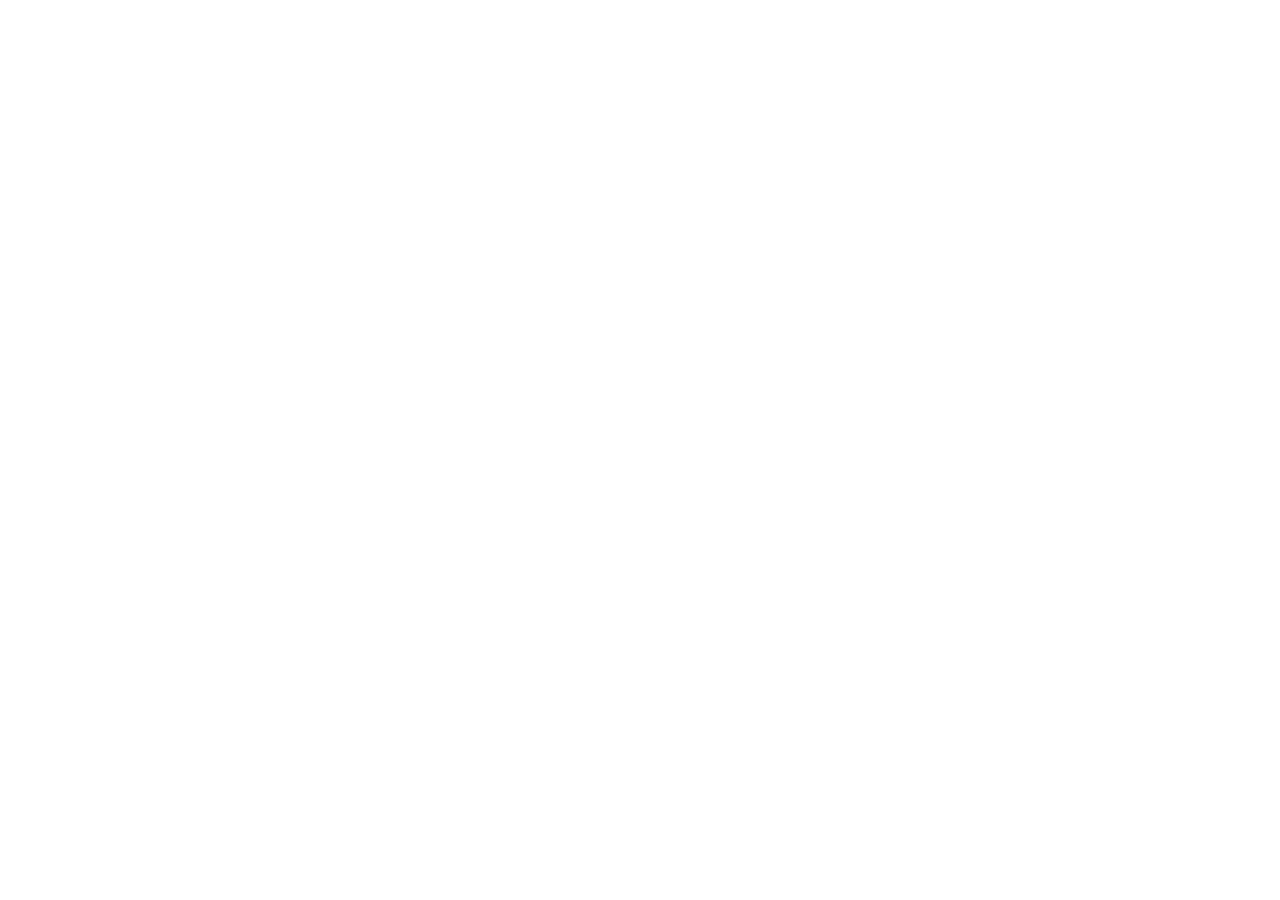
==== portfolio/index.html @ ca5e50d3 "Add files via upload" ====
<!doctype html>
<html lang="en">
<head>
  <meta charset="UTF-8">
  <meta name="viewport" content="width=device-width, initial-scale=1.0">
  <meta name="description" content="Hospitality Marketing Supervisor driving measurable revenue growth through commercial strategy, corporate acquisition, direct bookings, OTA distribution and performance marketing.">
  <meta name="author" content="Mohamed Azazy">
  <link rel="canonical" href="https://mohamed-azaz-yportfolio.mazazy771.workers.dev/portfolio/">
  <link rel="icon" type="image/png" href="https://mohamed-azaz-yportfolio.mazazy771.workers.dev/assets/azazy-brand-mark.png">

  <meta property="og:type" content="website">
  <meta property="og:locale" content="en_US">
  <meta property="og:site_name" content="Mohamed Azazy Portfolio">
  <meta property="og:title" content="Mohamed Azazy | Hospitality Marketing Supervisor & Commercial Growth">
  <meta property="og:description" content="Hospitality Marketing Supervisor driving measurable revenue growth through commercial strategy, corporate acquisition, direct bookings, OTA distribution and performance marketing.">
  <meta property="og:url" content="https://mohamed-azaz-yportfolio.mazazy771.workers.dev/portfolio/">
  <meta property="og:image" content="https://mohamed-azaz-yportfolio.mazazy771.workers.dev/assets/mohamed-azazy-social-preview-commercial-v4.jpg">
  <meta property="og:image:url" content="https://mohamed-azaz-yportfolio.mazazy771.workers.dev/assets/mohamed-azazy-social-preview-commercial-v4.jpg">
  <meta property="og:image:secure_url" content="https://mohamed-azaz-yportfolio.mazazy771.workers.dev/assets/mohamed-azazy-social-preview-commercial-v4.jpg">
  <meta property="og:image:type" content="image/jpeg">
  <meta property="og:image:width" content="1200">
  <meta property="og:image:height" content="630">
  <meta property="og:image:alt" content="Mohamed Azazy — Hospitality Marketing Supervisor & Commercial Growth">

  <meta name="twitter:card" content="summary_large_image">
  <meta name="twitter:title" content="Mohamed Azazy | Hospitality Marketing Supervisor & Commercial Growth">
  <meta name="twitter:description" content="Hospitality Marketing Supervisor driving measurable revenue growth through commercial strategy, corporate acquisition, direct bookings, OTA distribution and performance marketing.">
  <meta name="twitter:image" content="https://mohamed-azaz-yportfolio.mazazy771.workers.dev/assets/mohamed-azazy-social-preview-commercial-v4.jpg">
  <meta name="twitter:image:alt" content="Mohamed Azazy — Hospitality Marketing Supervisor & Commercial Growth">

  <title>Mohamed Azazy | Hospitality Marketing Supervisor & Commercial Growth</title>
  <meta http-equiv="refresh" content="0; url=https://mohamed-azaz-yportfolio.mazazy771.workers.dev/">
  <script>window.location.replace("https://mohamed-azaz-yportfolio.mazazy771.workers.dev/");</script>
</head>
<body>
  <p>Opening Mohamed Azazy Portfolio… <a href="https://mohamed-azaz-yportfolio.mazazy771.workers.dev/">Continue</a></p>
</body>
</html>
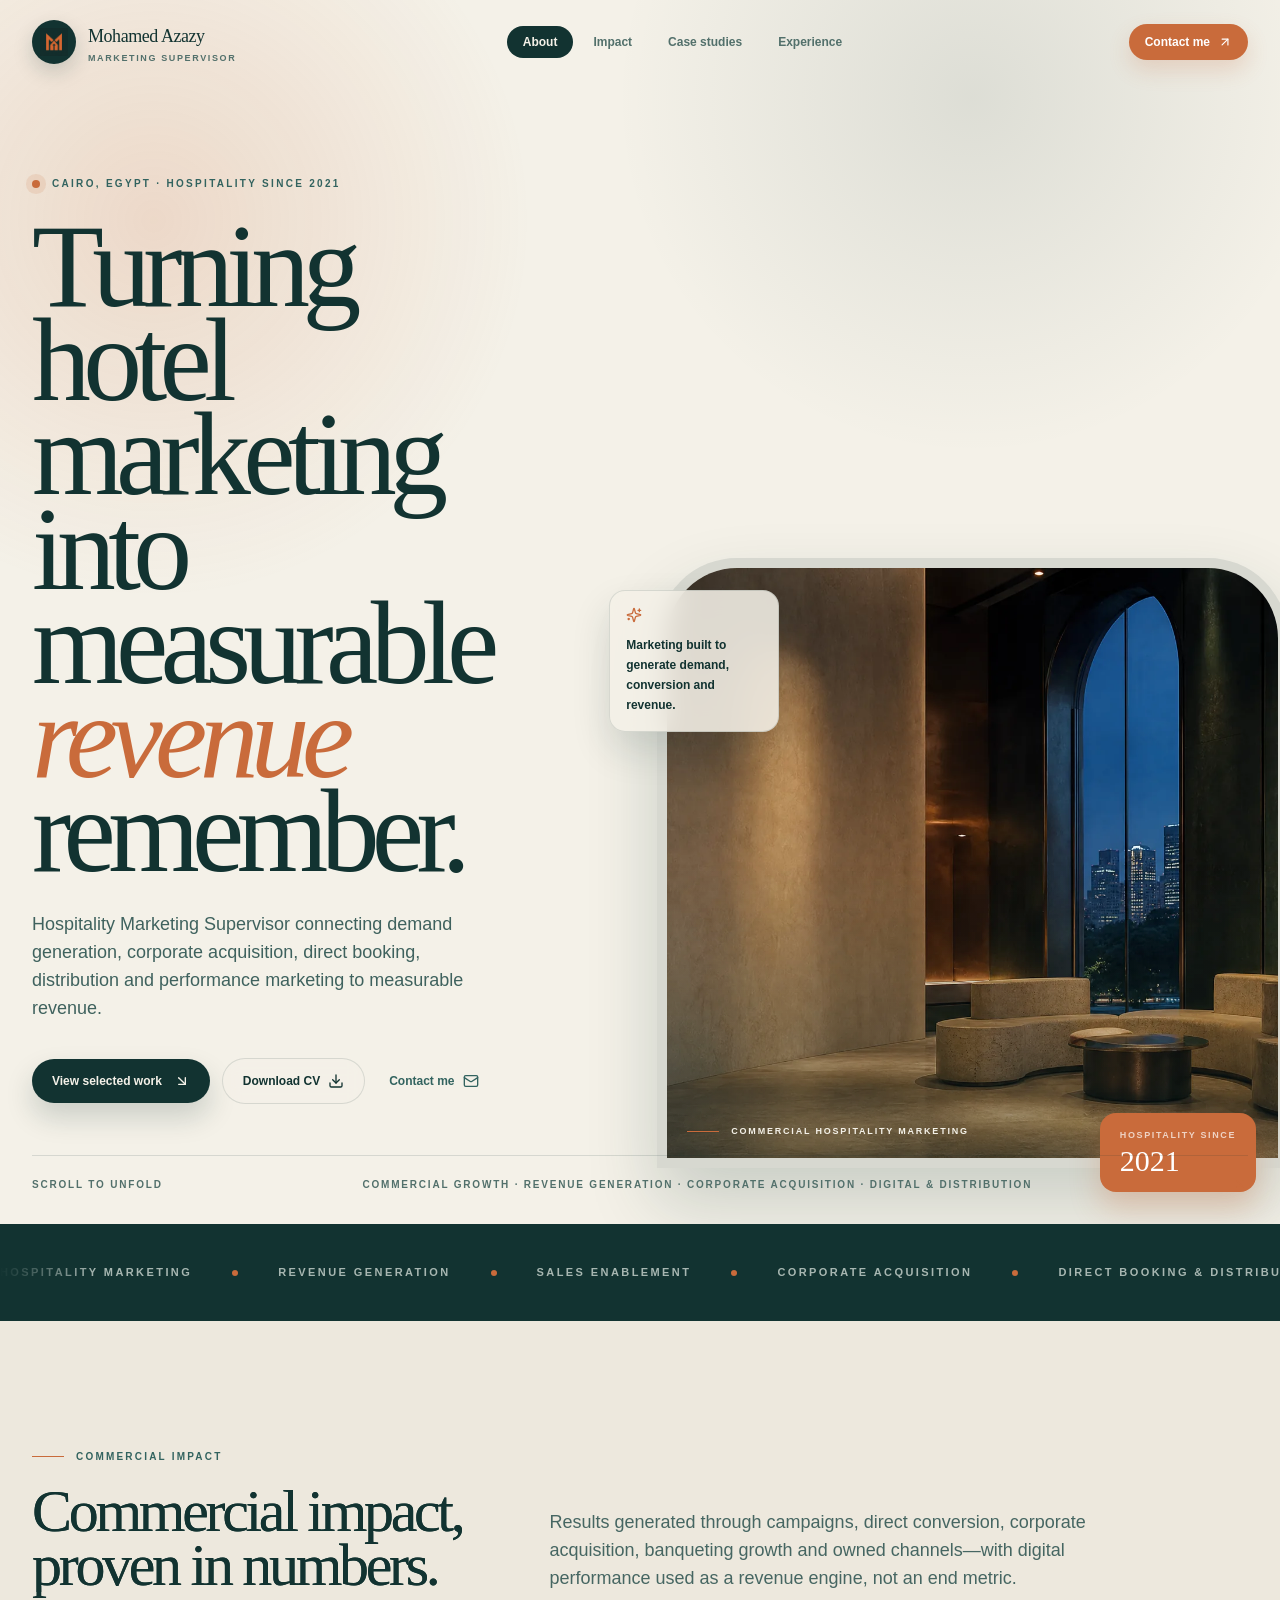
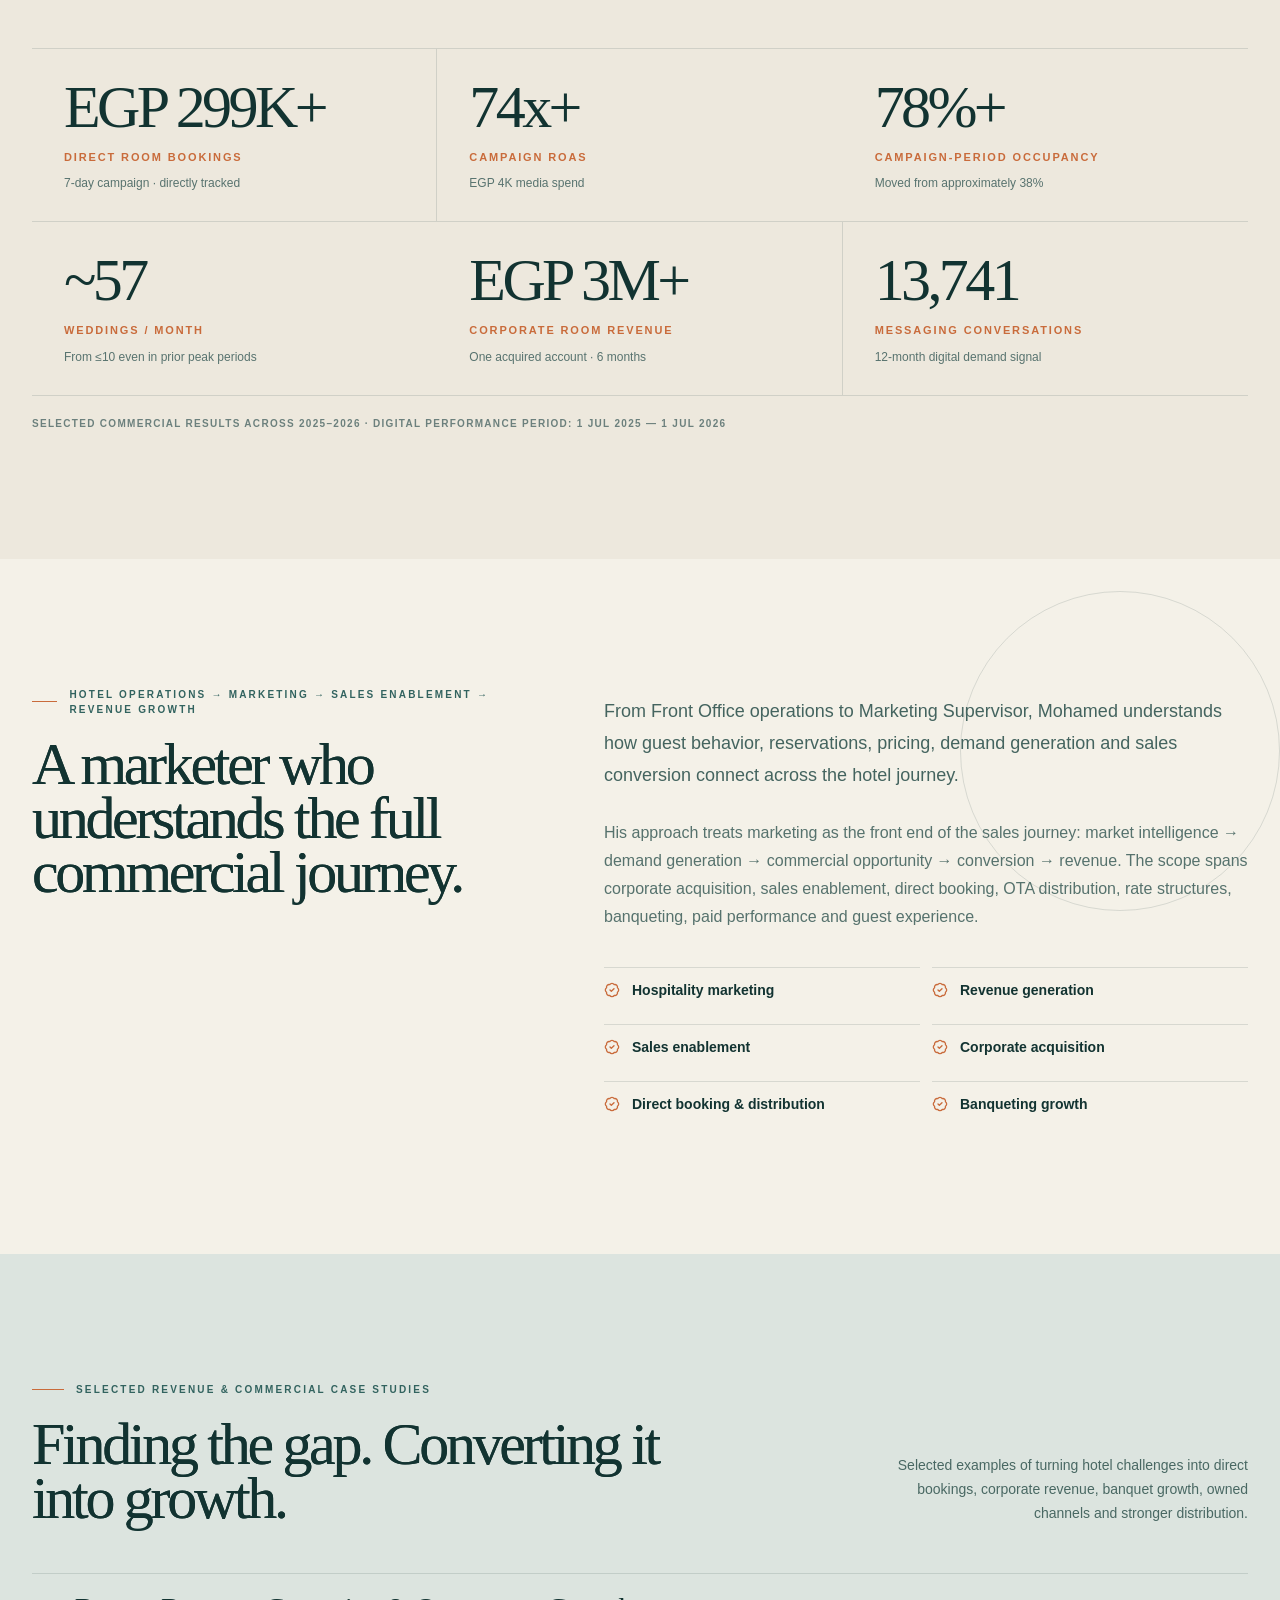
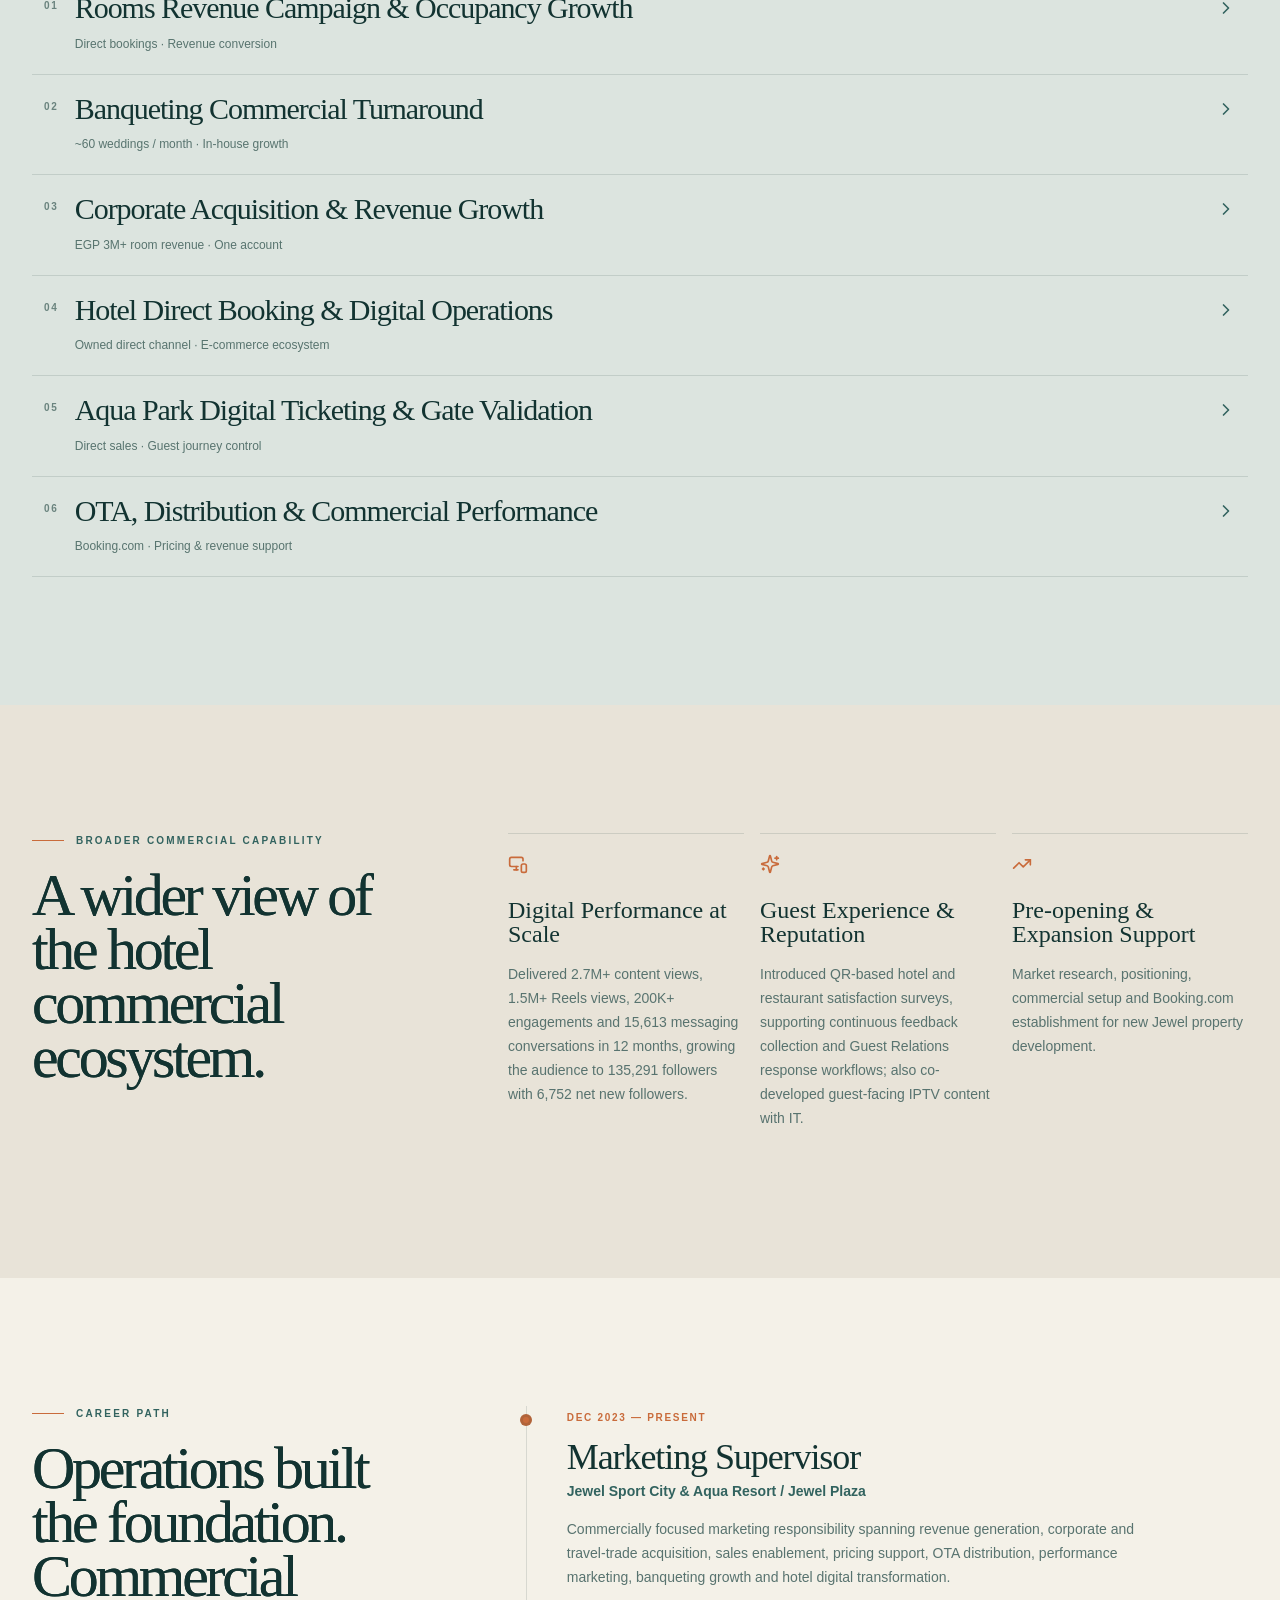
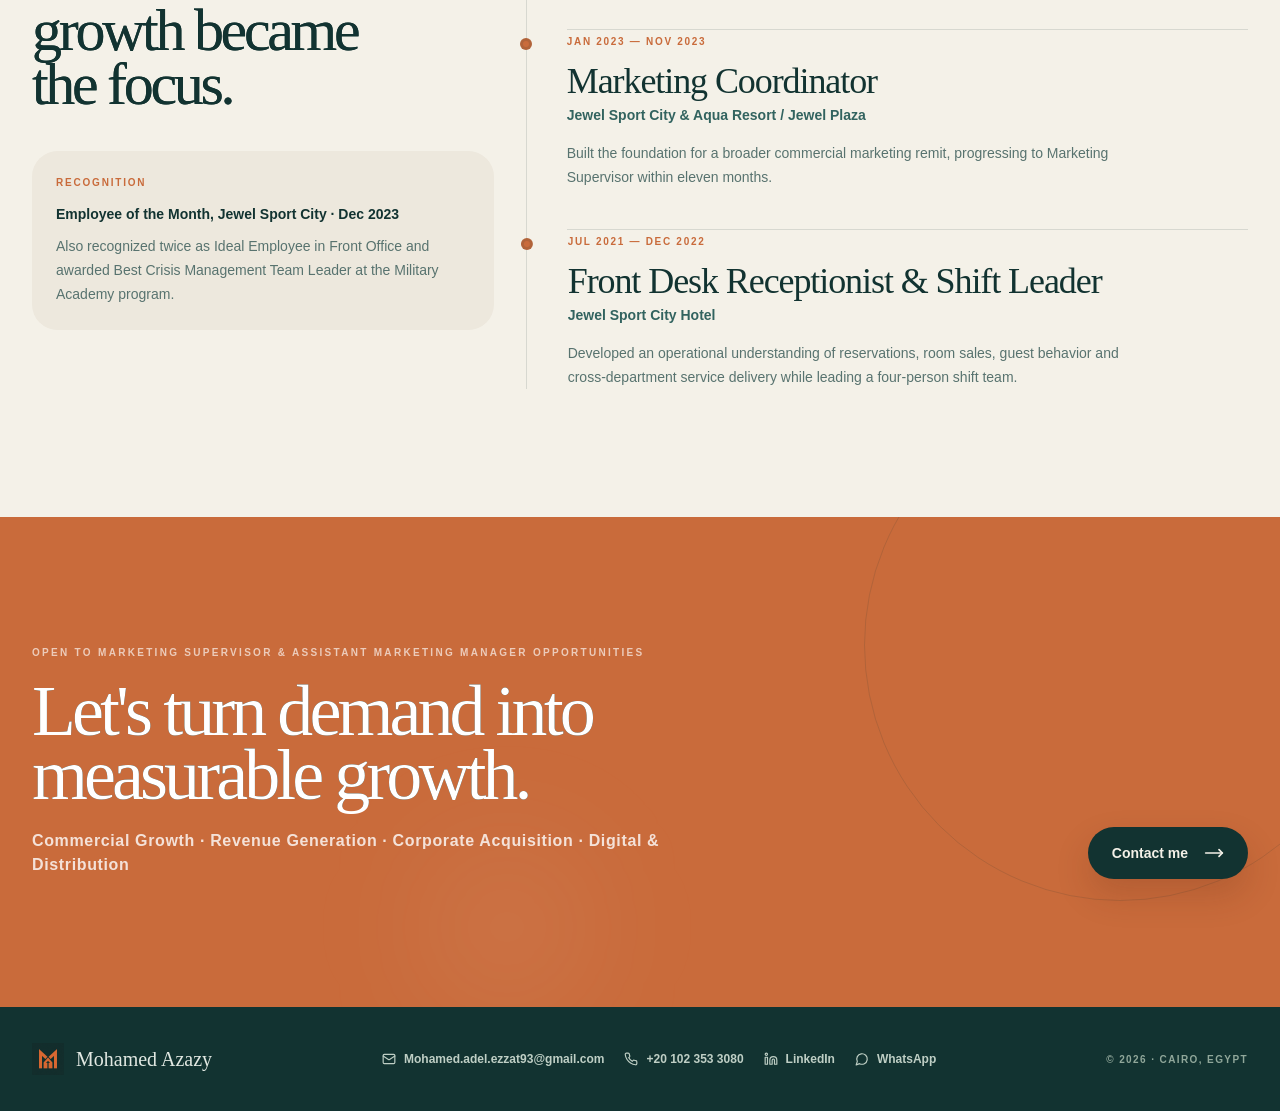
==== commit 8e41e095: "Add files via upload" ====
--- a/portfolio/index.html
+++ b/portfolio/index.html
@@ -3,21 +3,20 @@
 <head>
   <meta charset="UTF-8">
   <meta name="viewport" content="width=device-width, initial-scale=1.0">
+
   <meta name="description" content="Hospitality Marketing Supervisor driving measurable revenue growth through commercial strategy, corporate acquisition, direct bookings, OTA distribution and performance marketing.">
   <meta name="author" content="Mohamed Azazy">
-  <link rel="canonical" href="https://mohamed-azaz-yportfolio.mazazy771.workers.dev/portfolio/">
-  <link rel="icon" type="image/png" href="https://mohamed-azaz-yportfolio.mazazy771.workers.dev/assets/azazy-brand-mark.png">
+  <link rel="canonical" href="https://mohamedazazy2026.github.io/portfolio/">
 
   <meta property="og:type" content="website">
   <meta property="og:locale" content="en_US">
   <meta property="og:site_name" content="Mohamed Azazy Portfolio">
   <meta property="og:title" content="Mohamed Azazy | Hospitality Marketing Supervisor & Commercial Growth">
   <meta property="og:description" content="Hospitality Marketing Supervisor driving measurable revenue growth through commercial strategy, corporate acquisition, direct bookings, OTA distribution and performance marketing.">
-  <meta property="og:url" content="https://mohamed-azaz-yportfolio.mazazy771.workers.dev/portfolio/">
-  <meta property="og:image" content="https://mohamed-azaz-yportfolio.mazazy771.workers.dev/assets/mohamed-azazy-social-preview-commercial-v4.jpg">
-  <meta property="og:image:url" content="https://mohamed-azaz-yportfolio.mazazy771.workers.dev/assets/mohamed-azazy-social-preview-commercial-v4.jpg">
-  <meta property="og:image:secure_url" content="https://mohamed-azaz-yportfolio.mazazy771.workers.dev/assets/mohamed-azazy-social-preview-commercial-v4.jpg">
-  <meta property="og:image:type" content="image/jpeg">
+  <meta property="og:url" content="https://mohamedazazy2026.github.io/portfolio/">
+  <meta property="og:image" content="https://mohamedazazy2026.github.io/assets/mohamed-azazy-social-preview-v5.png">
+  <meta property="og:image:secure_url" content="https://mohamedazazy2026.github.io/assets/mohamed-azazy-social-preview-v5.png">
+  <meta property="og:image:type" content="image/png">
   <meta property="og:image:width" content="1200">
   <meta property="og:image:height" content="630">
   <meta property="og:image:alt" content="Mohamed Azazy — Hospitality Marketing Supervisor & Commercial Growth">
@@ -25,14 +24,15 @@
   <meta name="twitter:card" content="summary_large_image">
   <meta name="twitter:title" content="Mohamed Azazy | Hospitality Marketing Supervisor & Commercial Growth">
   <meta name="twitter:description" content="Hospitality Marketing Supervisor driving measurable revenue growth through commercial strategy, corporate acquisition, direct bookings, OTA distribution and performance marketing.">
-  <meta name="twitter:image" content="https://mohamed-azaz-yportfolio.mazazy771.workers.dev/assets/mohamed-azazy-social-preview-commercial-v4.jpg">
+  <meta name="twitter:image" content="https://mohamedazazy2026.github.io/assets/mohamed-azazy-social-preview-v5.png">
   <meta name="twitter:image:alt" content="Mohamed Azazy — Hospitality Marketing Supervisor & Commercial Growth">
 
   <title>Mohamed Azazy | Hospitality Marketing Supervisor & Commercial Growth</title>
-  <meta http-equiv="refresh" content="0; url=https://mohamed-azaz-yportfolio.mazazy771.workers.dev/">
-  <script>window.location.replace("https://mohamed-azaz-yportfolio.mazazy771.workers.dev/");</script>
+
+  <meta http-equiv="refresh" content="0; url=https://mohamedazazy2026.github.io/">
+  <script>window.location.replace("https://mohamedazazy2026.github.io/");</script>
 </head>
 <body>
-  <p>Opening Mohamed Azazy Portfolio… <a href="https://mohamed-azaz-yportfolio.mazazy771.workers.dev/">Continue</a></p>
+  <p>Opening Mohamed Azazy Portfolio… <a href="https://mohamedazazy2026.github.io/">Continue</a></p>
 </body>
 </html>
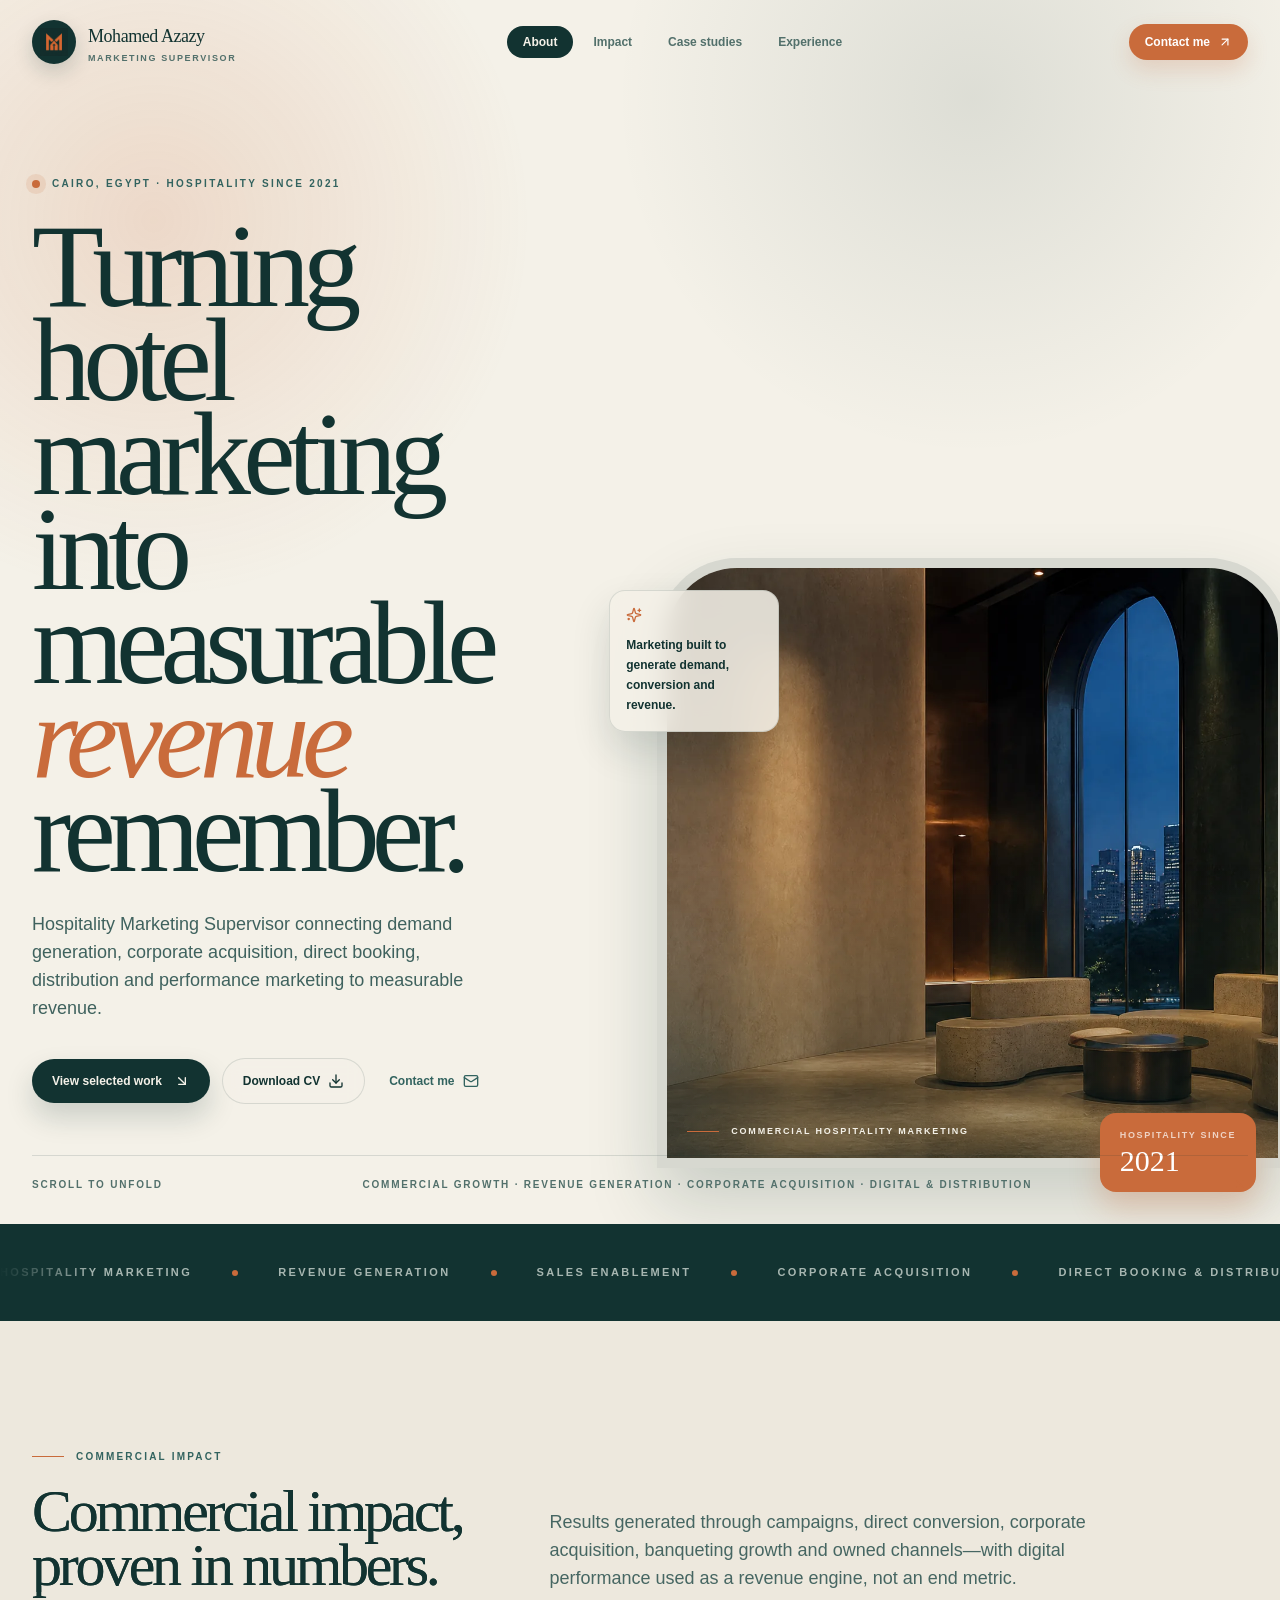
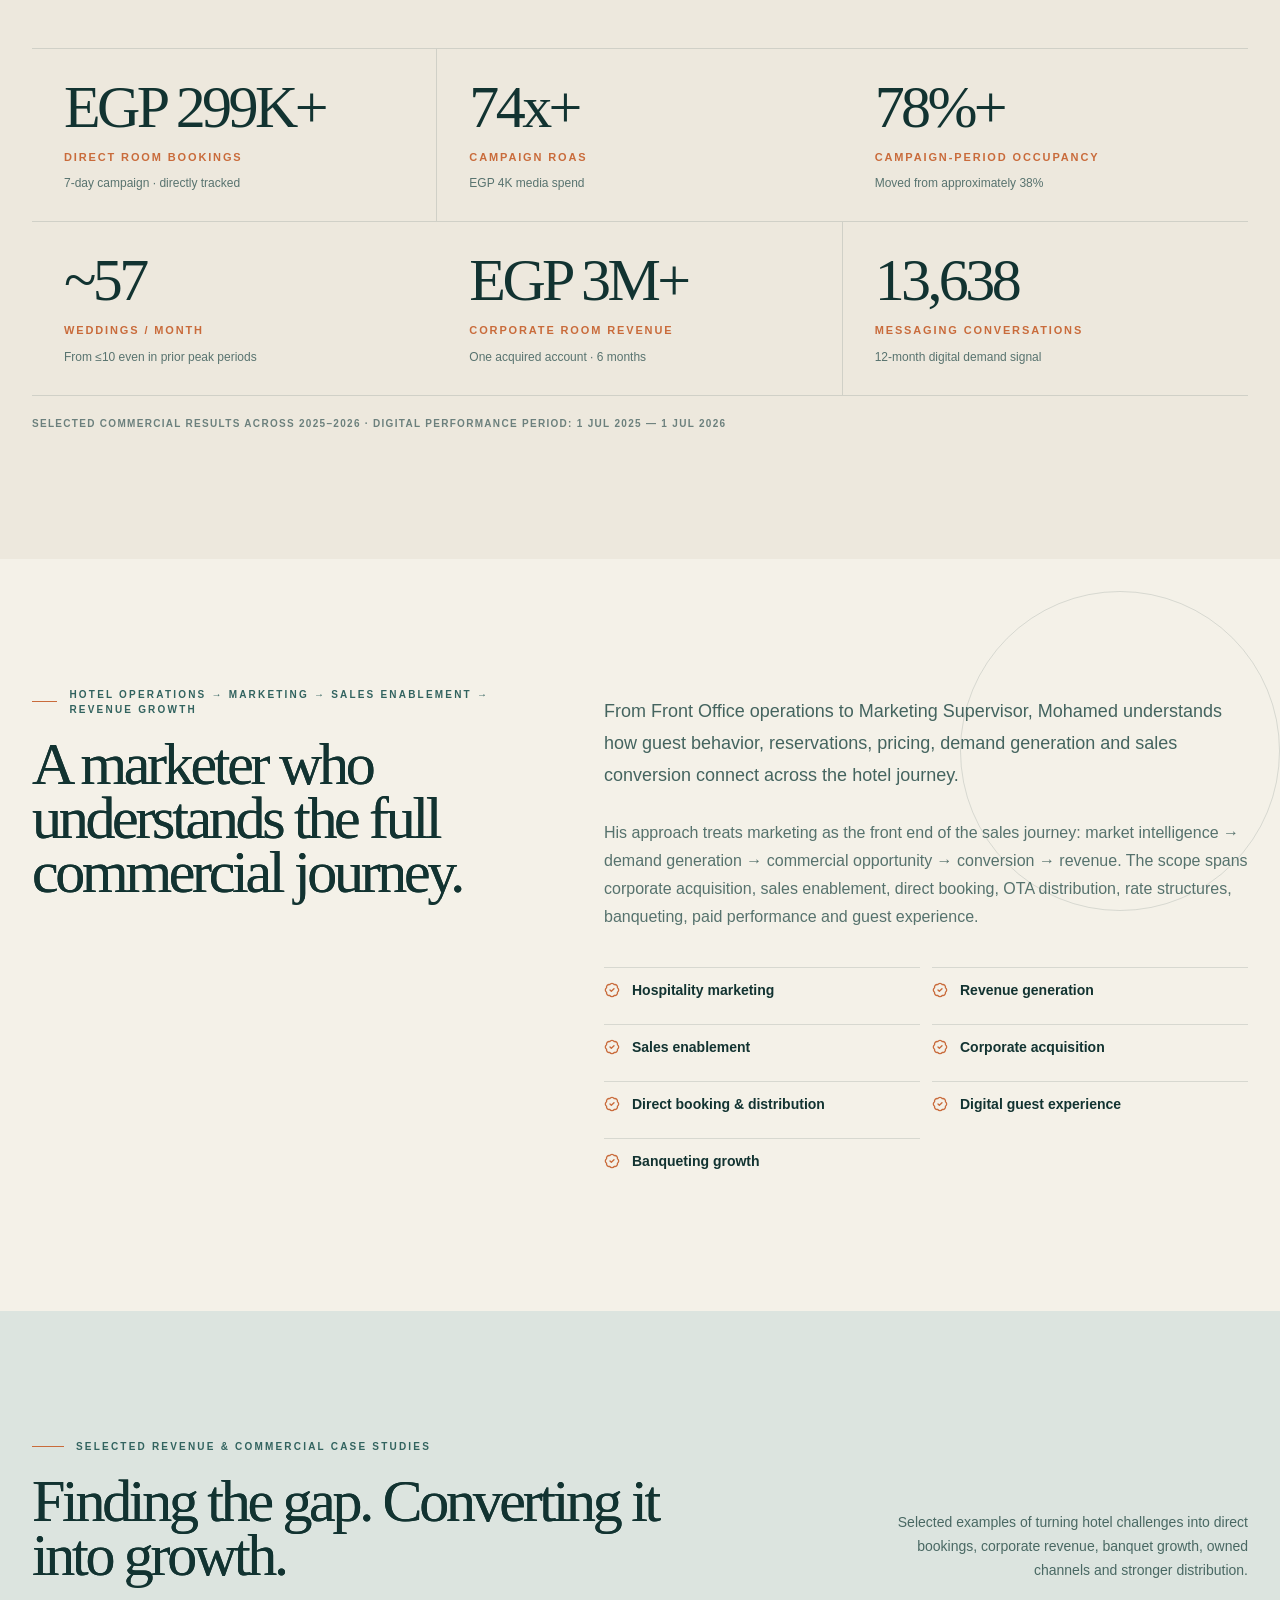
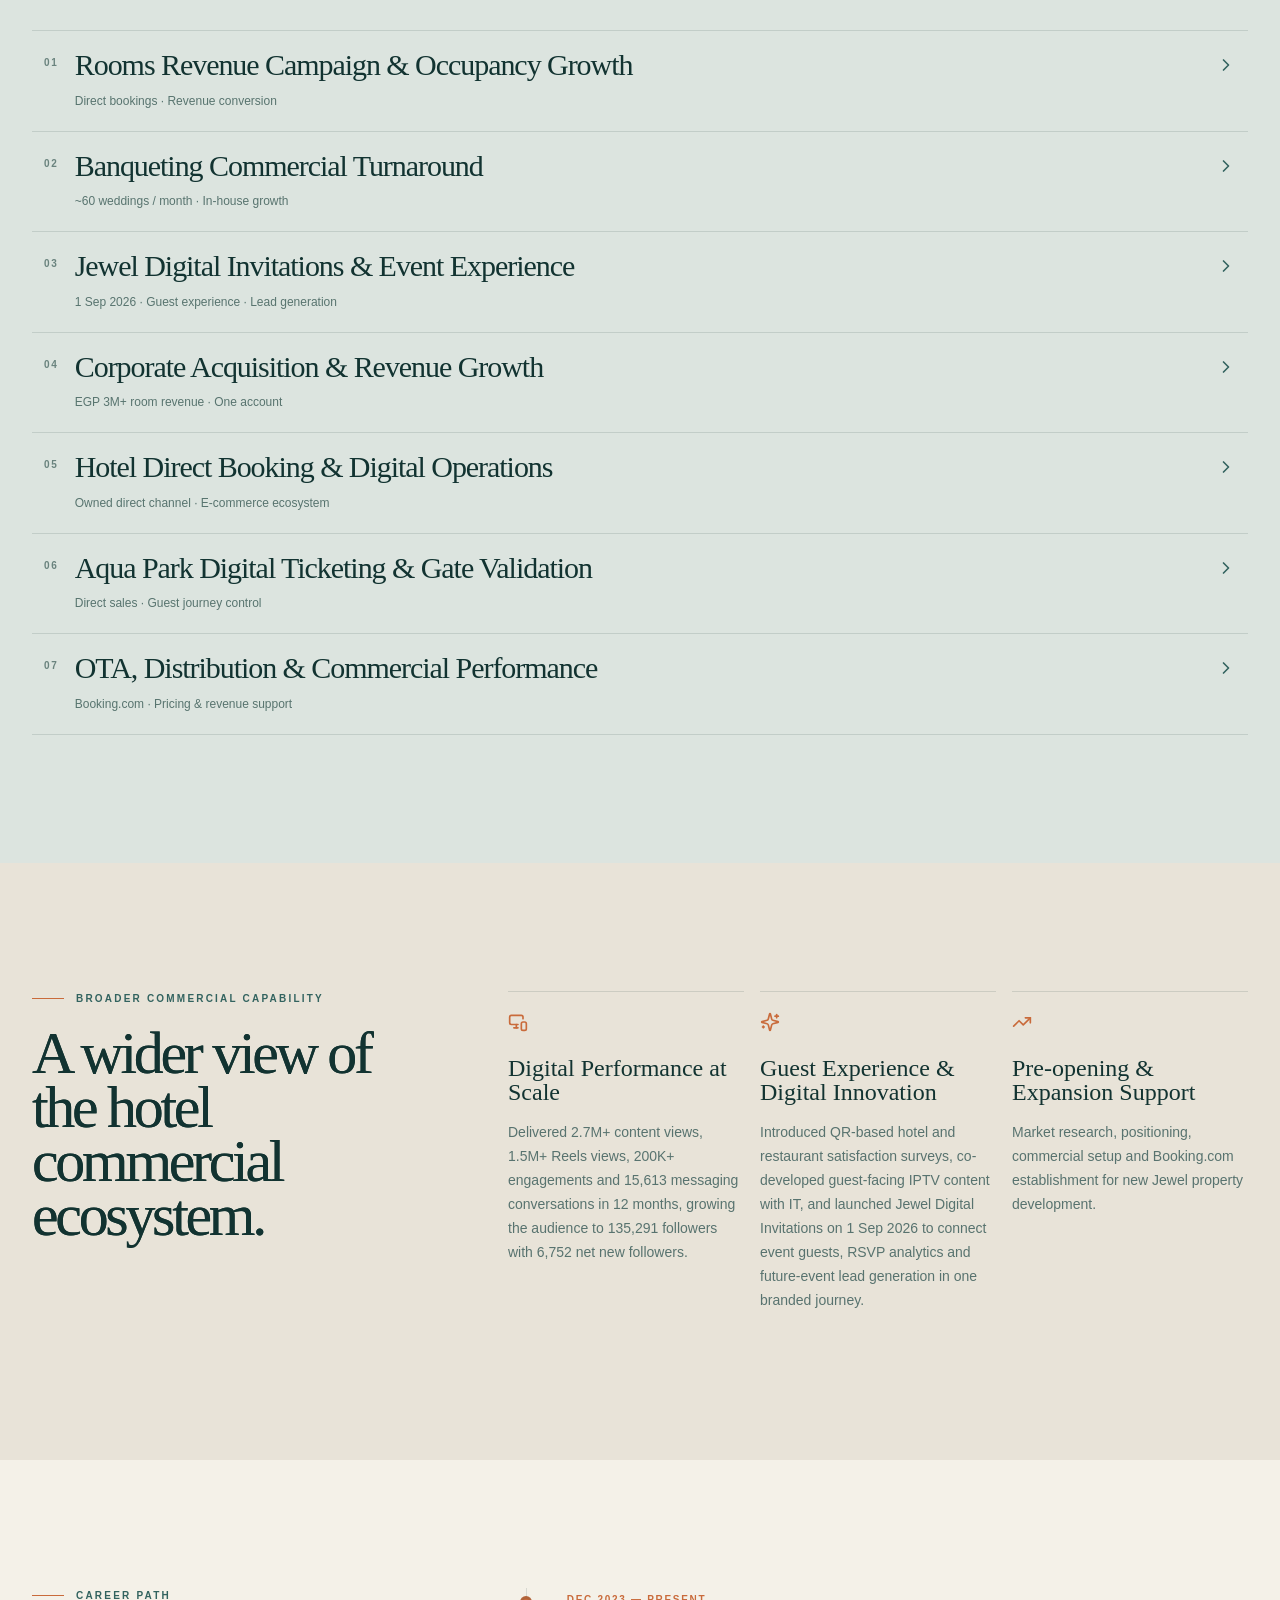
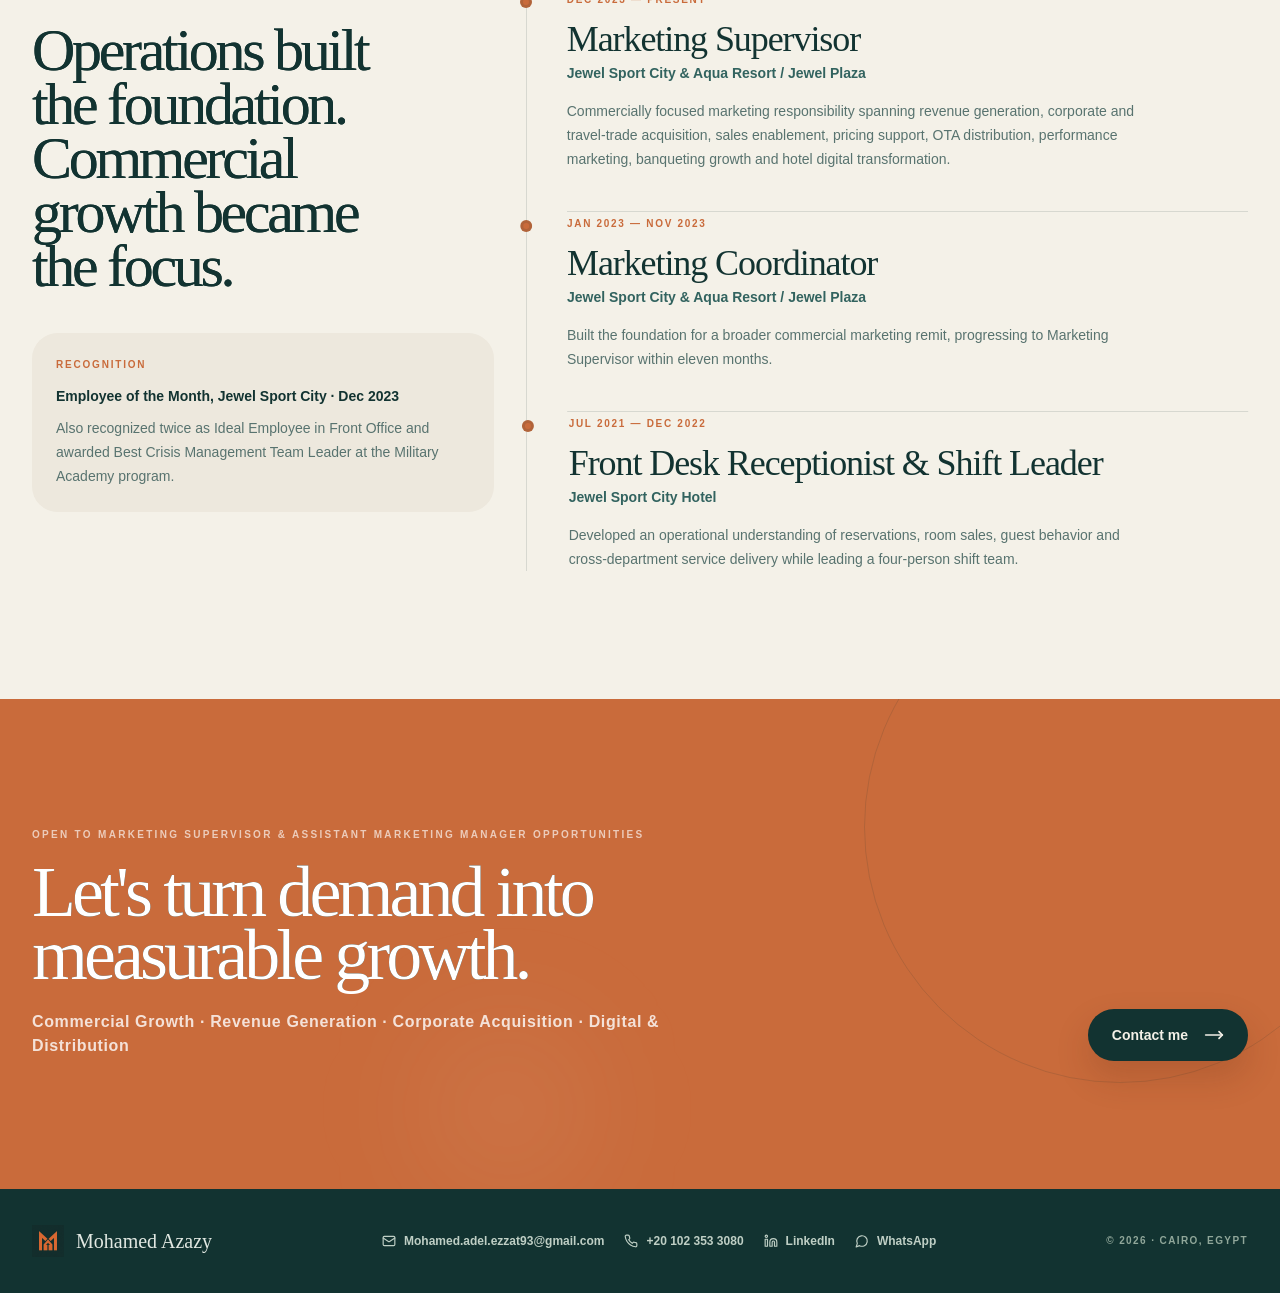
==== commit 72172675: "Add files via upload" ====
--- a/portfolio/index.html
+++ b/portfolio/index.html
@@ -4,7 +4,7 @@
   <meta charset="UTF-8">
   <meta name="viewport" content="width=device-width, initial-scale=1.0">
 
-  <meta name="description" content="Hospitality Marketing Supervisor driving measurable revenue growth through commercial strategy, corporate acquisition, direct bookings, OTA distribution and performance marketing.">
+  <meta name="description" content="Hospitality Marketing Supervisor driving measurable revenue growth through commercial strategy, corporate acquisition, direct bookings, digital guest experiences, OTA distribution and performance marketing.">
   <meta name="author" content="Mohamed Azazy">
   <link rel="canonical" href="https://mohamedazazy2026.github.io/portfolio/">
 
@@ -12,7 +12,7 @@
   <meta property="og:locale" content="en_US">
   <meta property="og:site_name" content="Mohamed Azazy Portfolio">
   <meta property="og:title" content="Mohamed Azazy | Hospitality Marketing Supervisor & Commercial Growth">
-  <meta property="og:description" content="Hospitality Marketing Supervisor driving measurable revenue growth through commercial strategy, corporate acquisition, direct bookings, OTA distribution and performance marketing.">
+  <meta property="og:description" content="Hospitality Marketing Supervisor driving measurable revenue growth through commercial strategy, corporate acquisition, direct bookings, digital guest experiences, OTA distribution and performance marketing.">
   <meta property="og:url" content="https://mohamedazazy2026.github.io/portfolio/">
   <meta property="og:image" content="https://mohamedazazy2026.github.io/assets/mohamed-azazy-social-preview-v5.png">
   <meta property="og:image:secure_url" content="https://mohamedazazy2026.github.io/assets/mohamed-azazy-social-preview-v5.png">
@@ -23,7 +23,7 @@
 
   <meta name="twitter:card" content="summary_large_image">
   <meta name="twitter:title" content="Mohamed Azazy | Hospitality Marketing Supervisor & Commercial Growth">
-  <meta name="twitter:description" content="Hospitality Marketing Supervisor driving measurable revenue growth through commercial strategy, corporate acquisition, direct bookings, OTA distribution and performance marketing.">
+  <meta name="twitter:description" content="Hospitality Marketing Supervisor driving measurable revenue growth through commercial strategy, corporate acquisition, direct bookings, digital guest experiences, OTA distribution and performance marketing.">
   <meta name="twitter:image" content="https://mohamedazazy2026.github.io/assets/mohamed-azazy-social-preview-v5.png">
   <meta name="twitter:image:alt" content="Mohamed Azazy — Hospitality Marketing Supervisor & Commercial Growth">
 
